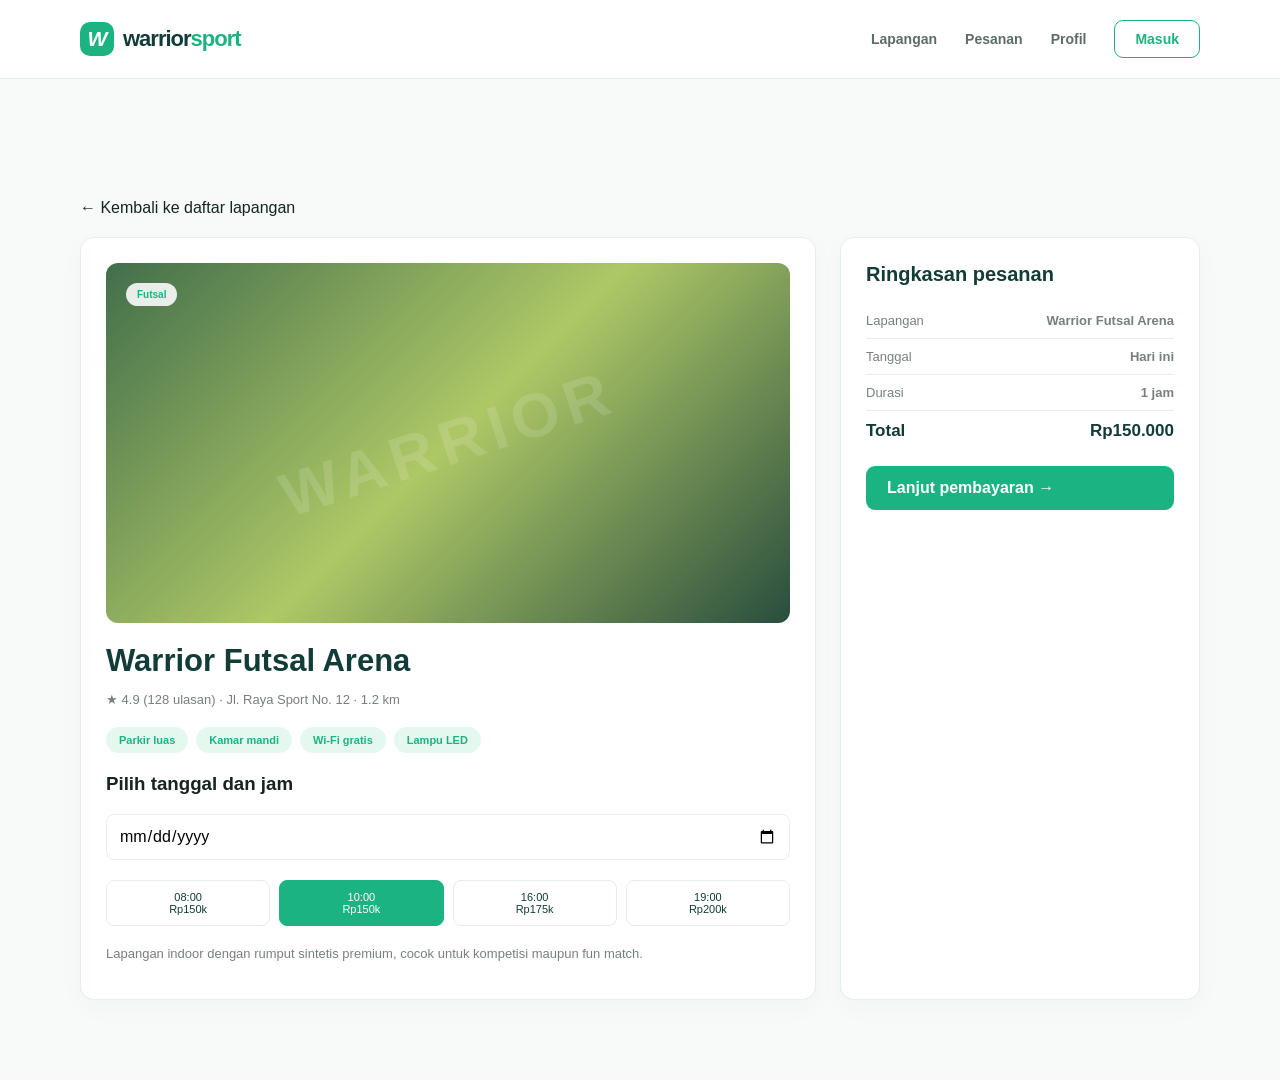
==== detail.html @ 6aef8c1a "Prepare static app for Vercel" ====
﻿<!doctype html>
<html lang="id">
  <head>
    <meta charset="UTF-8" />
    <meta name="viewport" content="width=device-width,initial-scale=1" />
    <title>Warrior Futsal Arena — Warrior Sport</title>
    <link rel="stylesheet" href="styles.css" />
    <link rel="stylesheet" href="pages.css" />
  </head>
  <body>
    <header class="page-nav">
      <nav class="nav container">
        <a class="brand" href="index.html"
          ><span class="brand-mark">W</span
          ><span>warrior<span class="brand-accent">sport</span></span></a
        >
        <div class="nav-links">
          <a href="lapangan.html">Lapangan</a
          ><a href="riwayat-pesanan.html">Pesanan</a
          ><a href="profile.html">Profil</a
          ><a class="btn btn-outline" href="login.html">Masuk</a>
        </div>
      </nav>
    </header>
    <main class="page-shell">
      <div class="container">
        <a class="text-link" href="lapangan.html"
          >← Kembali ke daftar lapangan</a
        >
        <div class="page-grid" style="margin-top: 20px">
          <section class="page-card">
            <div class="detail-cover"><span class="badge">Futsal</span></div>
            <div class="detail-info">
              <h1>Warrior Futsal Arena</h1>
              <p>★ 4.9 (128 ulasan) · Jl. Raya Sport No. 12 · 1.2 km</p>
              <div class="chips">
                <span class="chip">Parkir luas</span
                ><span class="chip">Kamar mandi</span
                ><span class="chip">Wi-Fi gratis</span
                ><span class="chip">Lampu LED</span>
              </div>
              <h3>Pilih tanggal dan jam</h3>
              <input
                type="date"
                style="
                  padding: 12px;
                  border: 1px solid var(--line);
                  border-radius: 8px;
                  width: 100%;
                "
              />
              <div class="schedule">
                <button class="slot">08:00<br />Rp150k</button
                ><button class="slot selected">10:00<br />Rp150k</button
                ><button class="slot">16:00<br />Rp175k</button
                ><button class="slot">19:00<br />Rp200k</button>
              </div>
              <p>
                Lapangan indoor dengan rumput sintetis premium, cocok untuk
                kompetisi maupun fun match.
              </p>
            </div>
          </section>
          <aside class="page-card summary">
            <h2>Ringkasan pesanan</h2>
            <div class="summary-row">
              <span>Lapangan</span><b>Warrior Futsal Arena</b>
            </div>
            <div class="summary-row"><span>Tanggal</span><b>Hari ini</b></div>
            <div class="summary-row"><span>Durasi</span><b>1 jam</b></div>
            <div class="summary-row total">
              <span>Total</span><strong>Rp150.000</strong>
            </div>
            <a class="btn btn-primary full-btn" href="pembayaran.html"
              >Lanjut pembayaran →</a
            >
          </aside>
        </div>
      </div>
    </main>
  </body>
</html>
---- styles.css ----
:root {
  --green: #1cb383;
  --deep: #123c38;
  --muted: #76817e;
  --line: #e6eeeb;
}
* {
  box-sizing: border-box;
}
body {
  margin: 0;
  color: #172321;
  font-family: Arial, Helvetica, sans-serif;
  background: #fff;
}
a {
  text-decoration: none;
  color: inherit;
}
button,
input,
select {
  font: inherit;
}
.container {
  width: min(1120px, calc(100% - 40px));
  margin: auto;
}
.nav {
  height: 78px;
  display: flex;
  align-items: center;
  justify-content: space-between;
}
.page-nav {
  position: relative;
  background: #fff;
  border-bottom: 1px solid var(--line);
}
.brand {
  display: flex;
  align-items: center;
  gap: 9px;
  font-size: 22px;
  font-weight: 900;
  letter-spacing: -1px;
  color: var(--deep);
}
.brand-mark {
  display: grid;
  place-items: center;
  width: 34px;
  height: 34px;
  border-radius: 10px;
  background: var(--green);
  color: #fff;
  font-size: 21px;
  font-style: italic;
}
.brand-accent {
  color: var(--green);
}
.nav-links {
  display: flex;
  align-items: center;
  gap: 28px;
  color: #5d6c68;
  font-size: 14px;
  font-weight: 700;
}
.nav-links a.active {
  color: var(--green);
}
.btn {
  display: inline-block;
  border: 0;
  border-radius: 9px;
  padding: 13px 21px;
  font-weight: 800;
  cursor: pointer;
}
.btn-primary {
  background: var(--green);
  color: #fff;
}
.btn-outline {
  background: transparent;
  border: 1px solid var(--green);
  color: var(--green);
  padding: 10px 20px;
}
.nav-toggle {
  display: none;
  background: none;
  border: 0;
}
.nav-toggle span {
  display: block;
  width: 22px;
  height: 2px;
  margin: 3px;
  background: var(--deep);
}
.page-shell {
  background: #f7faf9;
  min-height: 100vh;
  padding: 120px 0 80px;
}
.page-title {
  display: flex;
  align-items: end;
  justify-content: space-between;
  margin-bottom: 30px;
}
.page-title h1 {
  font-size: 40px;
  color: var(--deep);
  margin: 0;
}
.page-title p {
  color: var(--muted);
  margin: 9px 0 0;
}
.booking-panel {
  background: #fff;
  border-radius: 14px;
  box-shadow: 0 12px 35px #1e594416;
  padding: 21px 25px;
  display: flex;
  align-items: center;
  gap: 22px;
}
.panel-heading {
  display: flex;
  align-items: center;
  gap: 12px;
  min-width: 260px;
}
.panel-icon {
  display: grid;
  place-items: center;
  background: #e5f8f0;
  color: var(--green);
  width: 42px;
  height: 42px;
  border-radius: 50%;
  font-size: 23px;
}
.panel-heading strong,
.panel-heading small {
  display: block;
}
.panel-heading small {
  font-size: 11px;
  color: var(--muted);
  margin-top: 3px;
}
.search-field {
  height: 45px;
  display: flex;
  align-items: center;
  gap: 9px;
  padding: 0 14px;
  border: 1px solid var(--line);
  border-radius: 8px;
  flex: 1;
  color: var(--muted);
}
.search-field input {
  border: 0;
  outline: 0;
  width: 100%;
  font-size: 12px;
}
.search-button {
  padding: 13px 28px;
}
.filter-row {
  display: flex;
  gap: 10px;
  margin-bottom: 24px;
}
.filter {
  border: 1px solid var(--line);
  background: #fff;
  color: #71807c;
  border-radius: 20px;
  padding: 8px 18px;
  font-size: 12px;
  font-weight: 800;
  cursor: pointer;
}
.filter.active,
.filter:hover {
  background: var(--green);
  border-color: var(--green);
  color: #fff;
}
.court-grid {
  display: grid;
  grid-template-columns: repeat(3, 1fr);
  gap: 20px;
}
.court-card,
.page-card {
  overflow: hidden;
  border: 1px solid var(--line);
  border-radius: 13px;
  background: #fff;
}
.court-image {
  height: 185px;
  position: relative;
  background: linear-gradient(135deg, #496f4d, #aec866 50%, #315846);
}
.image-badminton {
  background: linear-gradient(135deg, #6b5745, #dbb06a 50%, #506c61);
}
.image-basket {
  background: linear-gradient(135deg, #bf7650, #edb979 50%, #6a463d);
}
.badge {
  position: absolute;
  top: 13px;
  left: 13px;
  background: #ffffffde;
  color: var(--green);
  font-size: 10px;
  font-weight: 900;
  padding: 6px 11px;
  border-radius: 15px;
}
.heart {
  position: absolute;
  top: 11px;
  right: 12px;
  border: 0;
  background: #fff;
  border-radius: 50%;
  font-size: 20px;
  cursor: pointer;
}
.court-info,
.court-bottom {
  display: flex;
  justify-content: space-between;
  padding: 17px;
}
.court-info h3 {
  font-size: 16px;
  margin: 0 0 4px;
}
.court-info p,
.rating {
  font-size: 11px;
  color: var(--muted);
  margin: 0;
}
.court-bottom {
  align-items: center;
  padding-top: 0;
}
.book-btn {
  border: 0;
  background: #e4f8ef;
  color: var(--green);
  font-weight: 900;
  font-size: 11px;
  padding: 9px 14px;
  border-radius: 7px;
}
.auth-shell {
  min-height: 100vh;
  background: linear-gradient(135deg, #e5f8f0, #f8fcfa);
  display: grid;
  place-items: center;
  padding: 25px;
}
.auth-card {
  width: min(430px, 100%);
  background: #fff;
  padding: 36px;
  border-radius: 16px;
  box-shadow: 0 18px 50px #164f3920;
}
.auth-card h1 {
  color: var(--deep);
  font-size: 28px;
  margin: 30px 0 8px;
}
.auth-card > p,
.auth-footer {
  color: var(--muted);
  font-size: 13px;
}
.auth-card label {
  display: block;
  font-size: 12px;
  color: var(--deep);
  font-weight: 900;
  margin: 15px 0;
}
.auth-card input {
  display: block;
  width: 100%;
  padding: 12px;
  border: 1px solid var(--line);
  border-radius: 8px;
  margin-top: 6px;
}
.auth-card .btn {
  width: 100%;
  margin-top: 7px;
}
.auth-footer {
  text-align: center;
  margin-top: 22px;
}
.auth-footer a {
  color: var(--green);
  font-weight: 900;
}
@media (max-width: 760px) {
  .nav-toggle {
    display: block;
  }
  .nav-links {
    display: none;
  }
  .booking-panel {
    flex-wrap: wrap;
  }
  .panel-heading {
    width: 100%;
  }
  .search-field {
    min-width: 180px;
  }
  .court-grid {
    grid-template-columns: 1fr;
  }
  .page-title {
    display: block;
  }
  .page-title .btn {
    margin-top: 20px;
  }
}
---- pages.css ----
﻿.page-shell {
  background: #f7faf9;
  min-height: 100vh;
  padding: 120px 0 80px;
}
.page-title {
  display: flex;
  align-items: end;
  justify-content: space-between;
  margin-bottom: 30px;
}
.page-title h1 {
  font-size: 40px;
  letter-spacing: -1.5px;
  color: var(--deep);
  margin: 0;
}
.page-title p {
  color: var(--muted);
  margin: 9px 0 0;
}
.page-nav {
  position: relative;
  background: #fff;
  border-bottom: 1px solid var(--line);
}
.page-nav .nav {
  height: 78px;
}
.page-nav .brand {
  color: var(--deep);
}
.page-card {
  background: #fff;
  border: 1px solid var(--line);
  border-radius: 14px;
  padding: 25px;
  box-shadow: 0 8px 24px #164f3908;
}
.page-grid {
  display: grid;
  grid-template-columns: 1fr 360px;
  gap: 24px;
}
.detail-cover {
  height: 360px;
  border-radius: 12px;
  background: linear-gradient(135deg, #426e4b, #aec866 50%, #294d3e);
  position: relative;
}
.detail-cover .badge {
  top: 20px;
  left: 20px;
}
.detail-cover:after {
  content: "WARRIOR";
  position: absolute;
  color: #ffffff22;
  font-size: 62px;
  font-weight: 900;
  letter-spacing: 7px;
  inset: 0;
  display: grid;
  place-items: center;
  transform: rotate(-18deg);
}
.detail-info h1 {
  font-size: 31px;
  color: var(--deep);
  margin: 20px 0 7px;
}
.detail-info p {
  color: var(--muted);
  font-size: 13px;
}
.chips {
  display: flex;
  gap: 8px;
  flex-wrap: wrap;
  margin: 20px 0;
}
.chip {
  background: #e4f8ef;
  color: var(--green);
  border-radius: 20px;
  padding: 7px 13px;
  font-size: 11px;
  font-weight: 900;
}
.schedule {
  display: grid;
  grid-template-columns: repeat(4, 1fr);
  gap: 9px;
  margin: 20px 0;
}
.slot {
  border: 1px solid var(--line);
  background: #fff;
  border-radius: 8px;
  padding: 10px 4px;
  font-size: 11px;
  color: var(--deep);
  cursor: pointer;
}
.slot.selected,
.slot:hover {
  background: var(--green);
  border-color: var(--green);
  color: #fff;
}
.summary h2 {
  font-size: 20px;
  color: var(--deep);
  margin-top: 0;
}
.summary-row {
  display: flex;
  justify-content: space-between;
  font-size: 13px;
  color: var(--muted);
  padding: 10px 0;
  border-bottom: 1px solid var(--line);
}
.summary-row.total {
  color: var(--deep);
  font-size: 17px;
  font-weight: 900;
  border: 0;
}
.full-btn {
  width: 100%;
  margin-top: 15px;
}
.table-wrap {
  overflow: auto;
}
.orders {
  width: 100%;
  border-collapse: collapse;
  font-size: 13px;
}
.orders th {
  text-align: left;
  color: var(--muted);
  font-size: 11px;
  text-transform: uppercase;
  padding: 14px;
  border-bottom: 1px solid var(--line);
}
.orders td {
  padding: 17px 14px;
  border-bottom: 1px solid var(--line);
  color: var(--deep);
}
.status {
  border-radius: 15px;
  padding: 6px 10px;
  font-size: 10px;
  font-weight: 900;
  background: #e4f8ef;
  color: var(--green);
}
.status.pending {
  background: #fff2dc;
  color: #dc951e;
}
.profile-layout {
  display: grid;
  grid-template-columns: 250px 1fr;
  gap: 24px;
}
.profile-menu a {
  display: block;
  padding: 13px 14px;
  color: var(--muted);
  font-size: 13px;
  border-radius: 8px;
  margin-bottom: 4px;
}
.profile-menu a.active,
.profile-menu a:hover {
  background: #e4f8ef;
  color: var(--green);
  font-weight: 900;
}
.avatar {
  width: 74px;
  height: 74px;
  display: grid;
  place-items: center;
  background: #c9efdf;
  border-radius: 50%;
  color: var(--green);
  font-size: 28px;
  font-weight: 900;
  margin-bottom: 14px;
}
.profile-card h2 {
  color: var(--deep);
  margin: 0 0 4px;
}
.profile-card p {
  font-size: 12px;
  color: var(--muted);
}
.form-grid {
  display: grid;
  grid-template-columns: 1fr 1fr;
  gap: 18px;
}
.form-group label {
  display: block;
  color: var(--deep);
  font-size: 12px;
  font-weight: 900;
  margin-bottom: 7px;
}
.form-group input {
  width: 100%;
  border: 1px solid var(--line);
  border-radius: 8px;
  padding: 12px;
  outline: 0;
}
.form-group.full {
  grid-column: span 2;
}
.auth-shell {
  min-height: 100vh;
  background: linear-gradient(135deg, #e5f8f0, #f8fcfa);
  display: grid;
  place-items: center;
  padding: 25px;
}
.auth-card {
  width: min(430px, 100%);
  background: #fff;
  padding: 36px;
  border-radius: 16px;
  box-shadow: 0 18px 50px #164f3920;
}
.auth-card .brand {
  margin-bottom: 35px;
}
.auth-card h1 {
  color: var(--deep);
  font-size: 28px;
  margin: 0 0 8px;
}
.auth-card > p {
  color: var(--muted);
  font-size: 13px;
  margin: 0 0 25px;
}
.auth-card form label {
  display: block;
  font-size: 12px;
  color: var(--deep);
  font-weight: 900;
  margin-bottom: 15px;
}
.auth-card input {
  display: block;
  width: 100%;
  padding: 12px;
  border: 1px solid var(--line);
  border-radius: 8px;
  margin-top: 6px;
}
.auth-card .btn {
  width: 100%;
  margin-top: 7px;
}
.auth-footer {
  text-align: center;
  color: var(--muted);
  font-size: 12px;
  margin-top: 22px;
}
.auth-footer a {
  color: var(--green);
  font-weight: 900;
}
@media (max-width: 760px) {
  .page-grid,
  .profile-layout {
    grid-template-columns: 1fr;
  }
  .page-title {
    display: block;
  }
  .page-title .btn {
    margin-top: 20px;
  }
  .form-grid {
    grid-template-columns: 1fr;
  }
  .form-group.full {
    grid-column: auto;
  }
  .detail-cover {
    height: 240px;
  }
  .page-nav .nav-links {
    display: none;
  }
  .page-nav .nav-toggle {
    display: flex;
  }
  .schedule {
    grid-template-columns: repeat(2, 1fr);
  }
}
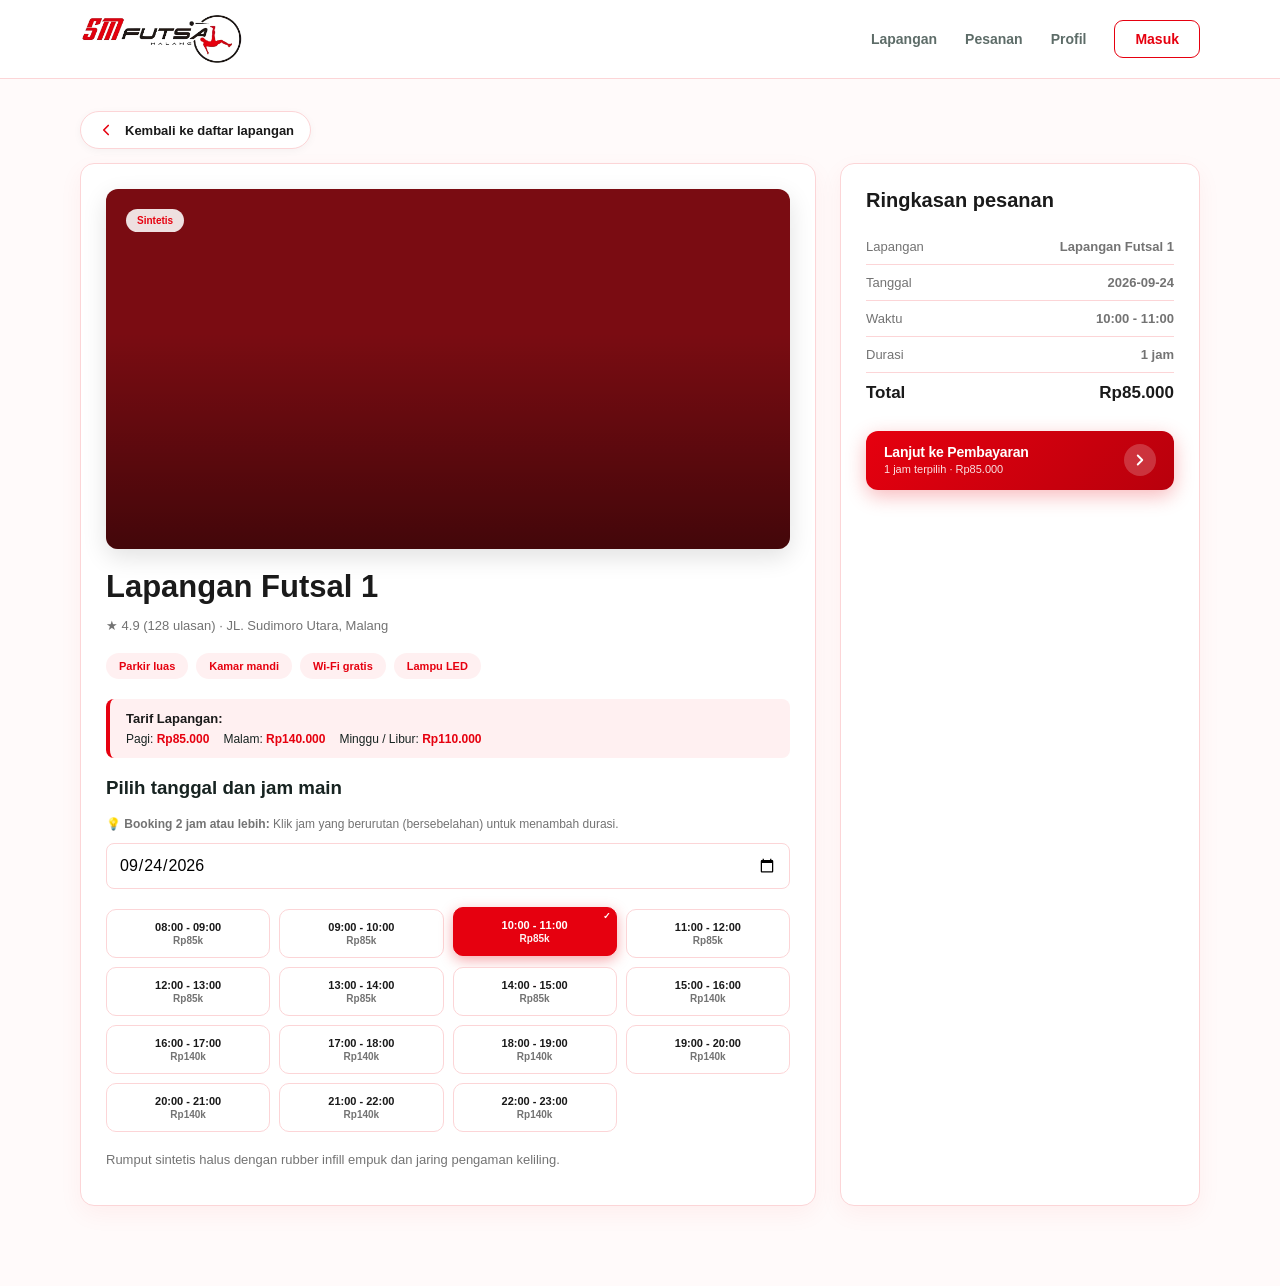
==== commit a22b5a38: "Update SM Futsal UI, pricing, booking duration and payment flow - Update brand to CourtGo & SM Futsa" ====
--- a/detail.html
+++ b/detail.html
@@ -3,7 +3,8 @@
   <head>
     <meta charset="UTF-8" />
     <meta name="viewport" content="width=device-width,initial-scale=1" />
-    <title>Warrior Futsal Arena — Warrior Sport</title>
+    <title>Detail Lapangan | CourtGo</title>
+    <link rel="icon" type="image/png" href="logo.png" />
     <link rel="stylesheet" href="styles.css" />
     <link rel="stylesheet" href="pages.css" />
   </head>
@@ -11,11 +12,12 @@
     <header class="page-nav">
       <nav class="nav container">
         <a class="brand" href="index.html"
-          ><span class="brand-mark">W</span
-          ><span>warrior<span class="brand-accent">sport</span></span></a
-        >
+          ><img class="brand-logo" src="logo.png" alt="SM Futsal Malang"
+        /></a><button class="nav-toggle" aria-label="Buka menu" aria-expanded="false">
+          <span></span><span></span><span></span>
+        </button>
         <div class="nav-links">
-          <a href="lapangan.html">Lapangan</a
+          <a href="index.html#lapangan">Lapangan</a
           ><a href="riwayat-pesanan.html">Pesanan</a
           ><a href="profile.html">Profil</a
           ><a class="btn btn-outline" href="login.html">Masuk</a>
@@ -24,24 +26,41 @@
     </header>
     <main class="page-shell">
       <div class="container">
-        <a class="text-link" href="lapangan.html"
-          >← Kembali ke daftar lapangan</a
-        >
-        <div class="page-grid" style="margin-top: 20px">
+        <a class="btn-back" href="index.html#lapangan">
+          <svg width="18" height="18" viewBox="0 0 24 24" fill="none" stroke="currentColor" stroke-width="2.2" stroke-linecap="round" stroke-linejoin="round">
+            <path d="m15 18-6-6 6-6"/>
+          </svg>
+          <span>Kembali ke daftar lapangan</span>
+        </a>
+        <div class="page-grid">
           <section class="page-card">
-            <div class="detail-cover"><span class="badge">Futsal</span></div>
+            <div class="detail-cover" id="courtCover"><span class="badge" id="courtBadge">Sintetis</span></div>
             <div class="detail-info">
-              <h1>Warrior Futsal Arena</h1>
-              <p>★ 4.9 (128 ulasan) · Jl. Raya Sport No. 12 · 1.2 km</p>
+              <h1 id="courtTitle">Lapangan Futsal 1</h1>
+              <p>★ 4.9 (128 ulasan) · JL. Sudimoro Utara, Malang</p>
               <div class="chips">
                 <span class="chip">Parkir luas</span
                 ><span class="chip">Kamar mandi</span
                 ><span class="chip">Wi-Fi gratis</span
                 ><span class="chip">Lampu LED</span>
               </div>
-              <h3>Pilih tanggal dan jam</h3>
+
+              <!-- Pricelist Box -->
+              <div style="background: #fff0f1; border-radius: 8px; padding: 12px 16px; margin: 16px 0; border-left: 4px solid var(--green);">
+                <div style="font-weight: 700; color: #1a1a1a; margin-bottom: 6px; font-size: 13px;">Tarif Lapangan:</div>
+                <div style="display: flex; gap: 14px; flex-wrap: wrap; font-size: 12px;" id="courtRatesDisplay">
+                  <span>Pagi: <b style="color: var(--green);">Rp85.000</b></span>
+                  <span>Malam: <b style="color: var(--green);">Rp140.000</b></span>
+                  <span>Minggu / Libur: <b style="color: var(--green);">Rp110.000</b></span>
+                </div>
+              </div>
+
+              <h3>Pilih tanggal dan jam main</h3>
+              <p style="font-size: 12px; color: var(--muted); margin: 4px 0 12px;">💡 <b>Booking 2 jam atau lebih:</b> Klik jam yang berurutan (bersebelahan) untuk menambah durasi.</p>
               <input
+                id="bookingDateInput"
                 type="date"
+                value="2026-09-24"
                 style="
                   padding: 12px;
                   border: 1px solid var(--line);
@@ -49,34 +68,291 @@
                   width: 100%;
                 "
               />
-              <div class="schedule">
-                <button class="slot">08:00<br />Rp150k</button
-                ><button class="slot selected">10:00<br />Rp150k</button
-                ><button class="slot">16:00<br />Rp175k</button
-                ><button class="slot">19:00<br />Rp200k</button>
-              </div>
-              <p>
-                Lapangan indoor dengan rumput sintetis premium, cocok untuk
-                kompetisi maupun fun match.
+              <div class="schedule" id="scheduleSlots">
+                <!-- Pagi: 08:00 - 15:00 -->
+                <button class="slot" data-slot="08:00 - 09:00" data-session="pagi">08:00 - 09:00<br /><span class="slot-price">Rp85k</span></button>
+                <button class="slot" data-slot="09:00 - 10:00" data-session="pagi">09:00 - 10:00<br /><span class="slot-price">Rp85k</span></button>
+                <button class="slot selected" data-slot="10:00 - 11:00" data-session="pagi">10:00 - 11:00<br /><span class="slot-price">Rp85k</span></button>
+                <button class="slot" data-slot="11:00 - 12:00" data-session="pagi">11:00 - 12:00<br /><span class="slot-price">Rp85k</span></button>
+                <button class="slot" data-slot="12:00 - 13:00" data-session="pagi">12:00 - 13:00<br /><span class="slot-price">Rp85k</span></button>
+                <button class="slot" data-slot="13:00 - 14:00" data-session="pagi">13:00 - 14:00<br /><span class="slot-price">Rp85k</span></button>
+                <button class="slot" data-slot="14:00 - 15:00" data-session="pagi">14:00 - 15:00<br /><span class="slot-price">Rp85k</span></button>
+                <!-- Malam: 15:00 - 23:00 -->
+                <button class="slot" data-slot="15:00 - 16:00" data-session="malam">15:00 - 16:00<br /><span class="slot-price">Rp140k</span></button>
+                <button class="slot" data-slot="16:00 - 17:00" data-session="malam">16:00 - 17:00<br /><span class="slot-price">Rp140k</span></button>
+                <button class="slot" data-slot="17:00 - 18:00" data-session="malam">17:00 - 18:00<br /><span class="slot-price">Rp140k</span></button>
+                <button class="slot" data-slot="18:00 - 19:00" data-session="malam">18:00 - 19:00<br /><span class="slot-price">Rp140k</span></button>
+                <button class="slot" data-slot="19:00 - 20:00" data-session="malam">19:00 - 20:00<br /><span class="slot-price">Rp140k</span></button>
+                <button class="slot" data-slot="20:00 - 21:00" data-session="malam">20:00 - 21:00<br /><span class="slot-price">Rp140k</span></button>
+                <button class="slot" data-slot="21:00 - 22:00" data-session="malam">21:00 - 22:00<br /><span class="slot-price">Rp140k</span></button>
+                <button class="slot" data-slot="22:00 - 23:00" data-session="malam">22:00 - 23:00<br /><span class="slot-price">Rp140k</span></button>
+              </div>
+              <p id="courtDesc">
+                Lapangan indoor berkualitas standar, nyaman untuk kompetisi maupun latihan rutin bersama tim.
               </p>
             </div>
           </section>
           <aside class="page-card summary">
             <h2>Ringkasan pesanan</h2>
             <div class="summary-row">
-              <span>Lapangan</span><b>Warrior Futsal Arena</b>
+              <span>Lapangan</span><b id="summaryCourt">Lapangan Futsal 1</b>
             </div>
-            <div class="summary-row"><span>Tanggal</span><b>Hari ini</b></div>
-            <div class="summary-row"><span>Durasi</span><b>1 jam</b></div>
+            <div class="summary-row"><span>Tanggal</span><b id="summaryDate">24 Sep 2026</b></div>
+            <div class="summary-row"><span>Waktu</span><b id="summarySlot">10:00 - 11:00</b></div>
+            <div class="summary-row"><span>Durasi</span><b id="summaryDuration">1 jam</b></div>
             <div class="summary-row total">
-              <span>Total</span><strong>Rp150.000</strong>
+              <span>Total</span><strong id="summaryTotal">Rp85.000</strong>
             </div>
-            <a class="btn btn-primary full-btn" href="pembayaran.html"
-              >Lanjut pembayaran →</a
-            >
+            <a class="btn-checkout" id="payButton" href="pembayaran.html">
+              <div class="btn-checkout-content">
+                <span class="btn-checkout-title">Lanjut ke Pembayaran</span>
+                <span class="btn-checkout-sub" id="payBtnSubtext">1 jam terpilih</span>
+              </div>
+              <div class="btn-checkout-arrow">
+                <svg width="18" height="18" viewBox="0 0 24 24" fill="none" stroke="currentColor" stroke-width="2.5" stroke-linecap="round" stroke-linejoin="round">
+                  <polyline points="9 18 15 12 9 6"></polyline>
+                </svg>
+              </div>
+            </a>
           </aside>
         </div>
       </div>
     </main>
+    <script src="app.js"></script>
+    <script>
+      const courtPrices = {
+        gor: {
+          name: 'Lapangan GOR Besar',
+          badge: 'GOR Besar',
+          pagi: 210000,
+          malam: 310000,
+          libur: 260000,
+          image: 'https://images.unsplash.com/photo-1574629810360-7efbbe195018?auto=format&fit=crop&w=800&q=80',
+          desc: 'Lapangan GOR besar standar turnamen dengan tribun penonton dan pencahayaan pro LED.'
+        },
+        '3': {
+          name: 'Lapangan Futsal 3',
+          badge: 'Vinyl',
+          pagi: 125000,
+          malam: 205000,
+          libur: 155000,
+          image: 'https://images.unsplash.com/photo-1518091043644-c1d4457512c6?auto=format&fit=crop&w=800&q=80',
+          desc: 'Lantai vinyl pro elastis standar futsal internasional, nyaman untuk grip dan pergerakan lincah.'
+        },
+        '4': {
+          name: 'Lapangan Futsal 4',
+          badge: 'Vinyl',
+          pagi: 125000,
+          malam: 205000,
+          libur: 155000,
+          image: 'https://images.unsplash.com/photo-1560272564-c83b66b1ad12?auto=format&fit=crop&w=800&q=80',
+          desc: 'Lantai vinyl pro elastis standar futsal internasional, nyaman untuk grip dan pergerakan lincah.'
+        },
+        '11': {
+          name: 'Lapangan Futsal 11',
+          badge: 'Besar',
+          pagi: 105000,
+          malam: 155000,
+          libur: 130000,
+          image: 'https://images.unsplash.com/photo-1575361204480-aadea25e6e68?auto=format&fit=crop&w=800&q=80',
+          desc: 'Lantai interlock modular berkualitas tinggi dengan pantulan bola yang stabil dan presisi.'
+        },
+        '12': {
+          name: 'Lapangan Futsal 12',
+          badge: 'Besar',
+          pagi: 105000,
+          malam: 155000,
+          libur: 130000,
+          image: 'https://images.unsplash.com/photo-1431324155629-1a6deb1dec8d?auto=format&fit=crop&w=800&q=80',
+          desc: 'Lantai interlock modular berkualitas tinggi dengan pantulan bola yang stabil dan presisi.'
+        },
+        '1': {
+          name: 'Lapangan Futsal 1',
+          badge: 'Sintetis',
+          pagi: 85000,
+          malam: 140000,
+          libur: 110000,
+          image: 'https://images.unsplash.com/photo-1529900748604-07564a03e7a6?auto=format&fit=crop&w=800&q=80',
+          desc: 'Rumput sintetis halus dengan rubber infill empuk dan jaring pengaman keliling.'
+        },
+        '2': {
+          name: 'Lapangan Futsal 2',
+          badge: 'Sintetis',
+          pagi: 85000,
+          malam: 140000,
+          libur: 110000,
+          image: 'https://images.unsplash.com/photo-1551958219-acbc608c6377?auto=format&fit=crop&w=800&q=80',
+          desc: 'Rumput sintetis halus dengan rubber infill empuk dan jaring pengaman keliling.'
+        },
+        '6': {
+          name: 'Lapangan Futsal 6',
+          badge: 'Sintetis',
+          pagi: 85000,
+          malam: 140000,
+          libur: 110000,
+          image: 'https://images.unsplash.com/photo-1543326727-cf6c39e8f84c?auto=format&fit=crop&w=800&q=80',
+          desc: 'Rumput sintetis halus dengan rubber infill empuk dan jaring pengaman keliling.'
+        },
+        '7': {
+          name: 'Lapangan Futsal 7',
+          badge: 'Sintetis',
+          pagi: 85000,
+          malam: 140000,
+          libur: 110000,
+          image: 'https://images.unsplash.com/photo-1508098682722-e99c43a406b2?auto=format&fit=crop&w=800&q=80',
+          desc: 'Rumput sintetis halus dengan rubber infill empuk dan jaring pengaman keliling.'
+        },
+        '8': {
+          name: 'Lapangan Futsal 8',
+          badge: 'Sintetis',
+          pagi: 85000,
+          malam: 140000,
+          libur: 110000,
+          image: 'https://images.unsplash.com/photo-1577223625816-7546f13df25d?auto=format&fit=crop&w=800&q=80',
+          desc: 'Rumput sintetis halus dengan rubber infill empuk dan jaring pengaman keliling.'
+        },
+        '10': {
+          name: 'Lapangan Futsal 10',
+          badge: 'Sintetis',
+          pagi: 85000,
+          malam: 140000,
+          libur: 110000,
+          image: 'https://images.unsplash.com/photo-1579952363873-27f3bade9f55?auto=format&fit=crop&w=800&q=80',
+          desc: 'Rumput sintetis halus dengan rubber infill empuk dan jaring pengaman keliling.'
+        }
+      };
+
+      const params = new URLSearchParams(window.location.search);
+      const courtKey = params.get('court') || '1';
+      const court = courtPrices[courtKey] || courtPrices['1'];
+
+      document.getElementById('courtTitle').textContent = court.name;
+      document.getElementById('courtBadge').textContent = court.badge;
+      document.getElementById('courtDesc').textContent = court.desc;
+      document.getElementById('summaryCourt').textContent = court.name;
+
+      const coverEl = document.getElementById('courtCover');
+      if (coverEl && court.image) {
+        coverEl.style.backgroundImage = `url("${court.image}")`;
+      }
+
+      const formatRp = (num) => 'Rp' + num.toLocaleString('id-ID');
+      const formatK = (num) => 'Rp' + (num / 1000) + 'k';
+
+      function getSlots() {
+        return Array.from(document.querySelectorAll('#scheduleSlots .slot'));
+      }
+
+      function updatePrices() {
+        const dateVal = document.getElementById('bookingDateInput').value;
+        const dateObj = new Date(dateVal);
+        const isSunday = dateObj.getDay() === 0;
+
+        document.getElementById('courtRatesDisplay').innerHTML = `
+          <span>Pagi: <b style="color: var(--green);">${formatRp(court.pagi)}</b></span>
+          <span>Malam: <b style="color: var(--green);">${formatRp(court.malam)}</b></span>
+          <span>Minggu / Libur: <b style="color: var(--green);">${formatRp(court.libur)}</b></span>
+        `;
+
+        const slots = getSlots();
+        slots.forEach(btn => {
+          const session = btn.getAttribute('data-session');
+          let price = isSunday ? court.libur : (session === 'pagi' ? court.pagi : court.malam);
+          btn.querySelector('.slot-price').textContent = formatK(price);
+          btn.setAttribute('data-price', price);
+        });
+
+        let selectedBtns = slots.filter(btn => btn.classList.contains('selected'));
+        if (selectedBtns.length === 0) {
+          const defaultBtn = slots[2] || slots[0];
+          if (defaultBtn) {
+            defaultBtn.classList.add('selected');
+            selectedBtns.push(defaultBtn);
+          }
+        }
+
+        let totalPrice = 0;
+        selectedBtns.forEach(btn => {
+          totalPrice += parseInt(btn.getAttribute('data-price') || '0', 10);
+        });
+
+        const durationHours = selectedBtns.length;
+        const durationText = `${durationHours} jam`;
+
+        const firstSlot = selectedBtns[0].getAttribute('data-slot') || '';
+        const lastSlot = selectedBtns[selectedBtns.length - 1].getAttribute('data-slot') || '';
+        const startTime = firstSlot.split(' - ')[0] || '';
+        const endTime = lastSlot.split(' - ')[1] || '';
+        const slotSummaryText = `${startTime} - ${endTime}`;
+
+        document.getElementById('summarySlot').textContent = slotSummaryText;
+        document.getElementById('summaryDuration').textContent = durationText;
+        document.getElementById('summaryTotal').textContent = formatRp(totalPrice);
+        document.getElementById('summaryDate').textContent = dateVal;
+
+        const subtextEl = document.getElementById('payBtnSubtext');
+        if (subtextEl) {
+          subtextEl.textContent = `${durationHours} jam terpilih · ${formatRp(totalPrice)}`;
+        }
+
+        const payUrl = `pembayaran.html?court=${encodeURIComponent(court.name)}&slot=${encodeURIComponent(slotSummaryText)}&duration=${durationHours}&date=${encodeURIComponent(dateVal)}&price=${totalPrice}`;
+        document.getElementById('payButton').setAttribute('href', payUrl);
+      }
+
+      function handleSlotClick(clickedBtn) {
+        const slots = getSlots();
+        const clickedIdx = slots.indexOf(clickedBtn);
+        if (clickedIdx === -1) return;
+
+        const selectedIndices = [];
+        slots.forEach((btn, idx) => {
+          if (btn.classList.contains('selected')) selectedIndices.push(idx);
+        });
+
+        if (selectedIndices.length <= 1 && selectedIndices.includes(clickedIdx)) {
+          return; // Minimal 1 slot aktif
+        }
+
+        if (selectedIndices.length === 1) {
+          const currentIdx = selectedIndices[0];
+          if (Math.abs(clickedIdx - currentIdx) === 1) {
+            const min = Math.min(currentIdx, clickedIdx);
+            const max = Math.max(currentIdx, clickedIdx);
+            slots.forEach((btn, idx) => {
+              btn.classList.toggle('selected', idx >= min && idx <= max);
+            });
+          } else {
+            slots.forEach((btn, idx) => {
+              btn.classList.toggle('selected', idx === clickedIdx);
+            });
+          }
+        } else {
+          const min = selectedIndices[0];
+          const max = selectedIndices[selectedIndices.length - 1];
+
+          if (clickedIdx === min - 1) {
+            slots[clickedIdx].classList.add('selected');
+          } else if (clickedIdx === max + 1) {
+            slots[clickedIdx].classList.add('selected');
+          } else if (clickedIdx === min) {
+            slots[min].classList.remove('selected');
+          } else if (clickedIdx === max) {
+            slots[max].classList.remove('selected');
+          } else {
+            slots.forEach((btn, idx) => {
+              btn.classList.toggle('selected', idx === clickedIdx);
+            });
+          }
+        }
+        updatePrices();
+      }
+
+      document.querySelectorAll('#scheduleSlots .slot').forEach(btn => {
+        btn.addEventListener('click', () => handleSlotClick(btn));
+      });
+
+      document.getElementById('bookingDateInput').addEventListener('change', updatePrices);
+      updatePrices();
+    </script>
   </body>
 </html>
--- a/styles.css
+++ b/styles.css
@@ -1,8 +1,8 @@
 :root {
-  --green: #1cb383;
-  --deep: #123c38;
-  --muted: #76817e;
-  --line: #e6eeeb;
+  --green: #e6000f;
+  --deep: #1a1a1a;
+  --muted: #737373;
+  --line: #fcd5d7;
 }
 * {
   box-sizing: border-box;
@@ -57,6 +57,13 @@
   font-size: 21px;
   font-style: italic;
 }
+.brand-logo {
+  height: 50px;
+  width: auto;
+  max-width: 220px;
+  object-fit: contain;
+  display: block;
+}
 .brand-accent {
   color: var(--green);
 }
@@ -124,7 +131,7 @@
 .booking-panel {
   background: #fff;
   border-radius: 14px;
-  box-shadow: 0 12px 35px #1e594416;
+  box-shadow: 0 12px 35px #e6000f14;
   padding: 21px 25px;
   display: flex;
   align-items: center;
@@ -139,7 +146,7 @@
 .panel-icon {
   display: grid;
   place-items: center;
-  background: #e5f8f0;
+  background: #fff0f1;
   color: var(--green);
   width: 42px;
   height: 42px;
@@ -211,13 +218,7 @@
 .court-image {
   height: 185px;
   position: relative;
-  background: linear-gradient(135deg, #496f4d, #aec866 50%, #315846);
-}
-.image-badminton {
-  background: linear-gradient(135deg, #6b5745, #dbb06a 50%, #506c61);
-}
-.image-basket {
-  background: linear-gradient(135deg, #bf7650, #edb979 50%, #6a463d);
+  background: linear-gradient(135deg, #7a0c12, #c4000d 50%, #2b0205);
 }
 .badge {
   position: absolute;
@@ -262,7 +263,7 @@
 }
 .book-btn {
   border: 0;
-  background: #e4f8ef;
+  background: #fff0f1;
   color: var(--green);
   font-weight: 900;
   font-size: 11px;
@@ -271,7 +272,7 @@
 }
 .auth-shell {
   min-height: 100vh;
-  background: linear-gradient(135deg, #e5f8f0, #f8fcfa);
+  background: linear-gradient(135deg, #fff0f1, #fffafa);
   display: grid;
   place-items: center;
   padding: 25px;
@@ -281,7 +282,7 @@
   background: #fff;
   padding: 36px;
   border-radius: 16px;
-  box-shadow: 0 18px 50px #164f3920;
+  box-shadow: 0 18px 50px #e6000f1c;
 }
 .auth-card h1 {
   color: var(--deep);
@@ -321,11 +322,67 @@
   font-weight: 900;
 }
 @media (max-width: 760px) {
+  .nav {
+    position: relative;
+  }
   .nav-toggle {
+    display: flex;
+    flex-direction: column;
+    align-items: center;
+    justify-content: center;
+    gap: 4px;
+    width: 42px;
+    height: 42px;
+    padding: 0;
+    border: 1px solid var(--line);
+    border-radius: 10px;
+    background: #fff;
+    cursor: pointer;
+  }
+  .nav-toggle span {
     display: block;
+    width: 20px;
+    height: 2px;
+    margin: 0;
+    background: var(--deep);
+    border-radius: 2px;
+    transition: all 0.2s ease;
   }
   .nav-links {
+    position: absolute;
+    z-index: 1000;
+    top: calc(100% + 8px);
+    right: 0;
     display: none;
+    width: min(240px, calc(100vw - 32px));
+    padding: 10px;
+    border: 1px solid var(--line);
+    border-radius: 14px;
+    background: #fff;
+    box-shadow: 0 16px 35px rgba(230, 0, 15, 0.12);
+  }
+  .nav-links.show {
+    display: grid !important;
+    gap: 3px;
+  }
+  .nav-links a {
+    padding: 11px 12px;
+    border-radius: 8px;
+    color: var(--deep);
+    font-size: 13px;
+    font-weight: 700;
+    text-decoration: none;
+  }
+  .nav-links a:hover,
+  .nav-links a.active {
+    background: #fff0f1;
+    color: var(--green);
+  }
+  .nav-links .btn-outline {
+    text-align: center;
+    margin-top: 4px;
+    border: 1px solid var(--green);
+    color: var(--green);
   }
   .booking-panel {
     flex-wrap: wrap;
--- a/pages.css
+++ b/pages.css
@@ -1,7 +1,7 @@
 ﻿.page-shell {
-  background: #f7faf9;
+  background: #fffafa;
   min-height: 100vh;
-  padding: 120px 0 80px;
+  padding: 32px 0 80px;
 }
 .page-title {
   display: flex;
@@ -35,7 +35,7 @@
   border: 1px solid var(--line);
   border-radius: 14px;
   padding: 25px;
-  box-shadow: 0 8px 24px #164f3908;
+  box-shadow: 0 8px 24px #e6000f0d;
 }
 .page-grid {
   display: grid;
@@ -45,24 +45,24 @@
 .detail-cover {
   height: 360px;
   border-radius: 12px;
-  background: linear-gradient(135deg, #426e4b, #aec866 50%, #294d3e);
+  background-color: #7a0c12;
+  background-size: cover;
+  background-position: center;
   position: relative;
+  overflow: hidden;
+  box-shadow: 0 8px 24px rgba(0, 0, 0, 0.12);
 }
 .detail-cover .badge {
   top: 20px;
   left: 20px;
+  z-index: 2;
 }
 .detail-cover:after {
-  content: "WARRIOR";
+  content: "";
   position: absolute;
-  color: #ffffff22;
-  font-size: 62px;
-  font-weight: 900;
-  letter-spacing: 7px;
   inset: 0;
-  display: grid;
-  place-items: center;
-  transform: rotate(-18deg);
+  background: linear-gradient(to top, rgba(0, 0, 0, 0.45) 0%, transparent 60%);
+  pointer-events: none;
 }
 .detail-info h1 {
   font-size: 31px;
@@ -80,7 +80,7 @@
   margin: 20px 0;
 }
 .chip {
-  background: #e4f8ef;
+  background: #fff0f1;
   color: var(--green);
   border-radius: 20px;
   padding: 7px 13px;
@@ -94,18 +94,56 @@
   margin: 20px 0;
 }
 .slot {
-  border: 1px solid var(--line);
-  background: #fff;
-  border-radius: 8px;
-  padding: 10px 4px;
+  position: relative;
+  border: 1.5px solid var(--line);
+  background: #ffffff;
+  border-radius: 10px;
+  padding: 11px 6px;
   font-size: 11px;
+  font-weight: 600;
   color: var(--deep);
   cursor: pointer;
-}
-.slot.selected,
-.slot:hover {
-  background: var(--green);
+  transition: all 0.18s ease;
+  text-align: center;
+}
+.slot .slot-price {
+  font-size: 10px;
+  font-weight: 700;
+  color: var(--muted);
+  display: inline-block;
+  margin-top: 2px;
+  transition: color 0.18s ease;
+}
+/* Distinct hover state - light tint, clear outline, no solid fill */
+.slot:hover:not(.selected) {
+  background: #fff5f5;
   border-color: var(--green);
+  color: var(--green);
+  transform: translateY(-1px);
+}
+.slot:hover:not(.selected) .slot-price {
+  color: var(--green);
+}
+/* Distinct selected state - solid brand red, clear white text, shadow, check indicator */
+.slot.selected {
+  background: var(--green) !important;
+  border-color: var(--green) !important;
+  color: #ffffff !important;
+  font-weight: 700;
+  box-shadow: 0 4px 14px rgba(230, 0, 15, 0.35);
+  transform: translateY(-2px);
+}
+.slot.selected .slot-price {
+  color: #ffffff !important;
+  opacity: 0.95;
+}
+.slot.selected::after {
+  content: "✓";
+  position: absolute;
+  top: 3px;
+  right: 5px;
+  font-size: 9px;
+  font-weight: 900;
   color: #fff;
 }
 .summary h2 {
@@ -126,6 +164,65 @@
   font-size: 17px;
   font-weight: 900;
   border: 0;
+}
+/* Modern tactile CourtGo checkout button */
+.btn-checkout {
+  display: flex;
+  align-items: center;
+  justify-content: space-between;
+  width: 100%;
+  padding: 13px 18px;
+  margin-top: 18px;
+  background: linear-gradient(135deg, #e6000f 0%, #b8000c 100%);
+  color: #ffffff !important;
+  border: none;
+  border-radius: 12px;
+  text-decoration: none;
+  box-shadow: 0 6px 20px rgba(230, 0, 15, 0.28);
+  transition: all 0.22s cubic-bezier(0.16, 1, 0.3, 1);
+  cursor: pointer;
+}
+.btn-checkout:hover {
+  background: linear-gradient(135deg, #ff1a2b 0%, #c7000e 100%);
+  transform: translateY(-2px);
+  box-shadow: 0 10px 26px rgba(230, 0, 15, 0.38);
+  color: #ffffff !important;
+}
+.btn-checkout:active {
+  transform: translateY(1px);
+  box-shadow: 0 3px 10px rgba(230, 0, 15, 0.25);
+}
+.btn-checkout-content {
+  display: flex;
+  flex-direction: column;
+  text-align: left;
+  line-height: 1.25;
+}
+.btn-checkout-title {
+  font-size: 14px;
+  font-weight: 800;
+  letter-spacing: -0.2px;
+}
+.btn-checkout-sub {
+  font-size: 11px;
+  font-weight: 500;
+  opacity: 0.88;
+  margin-top: 2px;
+}
+.btn-checkout-arrow {
+  width: 32px;
+  height: 32px;
+  border-radius: 50%;
+  background: rgba(255, 255, 255, 0.2);
+  display: flex;
+  align-items: center;
+  justify-content: center;
+  transition: transform 0.2s ease, background 0.2s ease;
+  flex-shrink: 0;
+}
+.btn-checkout:hover .btn-checkout-arrow {
+  background: rgba(255, 255, 255, 0.32);
+  transform: translateX(3px);
 }
 .full-btn {
   width: 100%;
@@ -157,7 +254,7 @@
   padding: 6px 10px;
   font-size: 10px;
   font-weight: 900;
-  background: #e4f8ef;
+  background: #fff0f1;
   color: var(--green);
 }
 .status.pending {
@@ -179,7 +276,7 @@
 }
 .profile-menu a.active,
 .profile-menu a:hover {
-  background: #e4f8ef;
+  background: #fff0f1;
   color: var(--green);
   font-weight: 900;
 }
@@ -188,7 +285,7 @@
   height: 74px;
   display: grid;
   place-items: center;
-  background: #c9efdf;
+  background: #fcd5d7;
   border-radius: 50%;
   color: var(--green);
   font-size: 28px;
@@ -227,7 +324,7 @@
 }
 .auth-shell {
   min-height: 100vh;
-  background: linear-gradient(135deg, #e5f8f0, #f8fcfa);
+  background: linear-gradient(135deg, #fff0f1, #fffafa);
   display: grid;
   place-items: center;
   padding: 25px;
@@ -237,7 +334,7 @@
   background: #fff;
   padding: 36px;
   border-radius: 16px;
-  box-shadow: 0 18px 50px #164f3920;
+  box-shadow: 0 18px 50px #e6000f1c;
 }
 .auth-card .brand {
   margin-bottom: 35px;
@@ -301,13 +398,565 @@
   .detail-cover {
     height: 240px;
   }
+  .page-shell {
+    padding: 16px 0 50px;
+  }
+}
+
+.btn-back {
+  display: inline-flex;
+  align-items: center;
+  gap: 10px;
+  padding: 9px 16px;
+  background: #ffffff;
+  color: var(--deep);
+  border: 1px solid var(--line);
+  border-radius: 50px;
+  font-size: 13px;
+  font-weight: 700;
+  text-decoration: none;
+  box-shadow: 0 2px 8px rgba(0, 0, 0, 0.04);
+  transition: all 0.2s cubic-bezier(0.16, 1, 0.3, 1);
+  margin-bottom: 14px;
+}
+.btn-back svg {
+  color: var(--green);
+  transition: transform 0.2s ease;
+  flex-shrink: 0;
+}
+.btn-back:hover {
+  background: #fff0f1;
+  border-color: var(--green);
+  color: var(--green);
+  transform: translateX(-4px);
+  box-shadow: 0 4px 14px rgba(230, 0, 15, 0.12);
+}
+.btn-back:hover svg {
+  transform: translateX(-2px);
+}
+.btn-back:active {
+  transform: translateX(-1px) scale(0.98);
+}
+
+@media (max-width: 760px) {
+  .page-nav .nav {
+    position: relative;
+  }
+  .page-nav .nav-toggle {
+    display: flex !important;
+    flex-direction: column !important;
+    align-items: center !important;
+    justify-content: center !important;
+    gap: 4px !important;
+    width: 42px !important;
+    height: 42px !important;
+    padding: 0 !important;
+    border: 1px solid var(--line) !important;
+    border-radius: 10px !important;
+    background: #fff !important;
+    cursor: pointer !important;
+  }
+  .page-nav .nav-toggle span {
+    display: block !important;
+    flex: 0 0 2px !important;
+    width: 22px !important;
+    height: 2px !important;
+    margin: 0 !important;
+    background: var(--deep) !important;
+    border-radius: 2px !important;
+  }
   .page-nav .nav-links {
+    position: absolute;
+    z-index: 100;
+    top: calc(100% + 8px);
+    right: 0;
     display: none;
-  }
-  .page-nav .nav-toggle {
-    display: flex;
+    width: min(220px, calc(100vw - 32px));
+    padding: 10px;
+    border: 1px solid var(--line);
+    border-radius: 14px;
+    background: #fff;
+    box-shadow: 0 16px 35px #e6000f18;
+  }
+  .page-nav .nav-links.show {
+    display: grid !important;
+    gap: 3px;
+  }
+  .page-nav .nav-links a {
+    padding: 11px 12px;
+    border-radius: 8px;
+    color: var(--deep);
+    font-size: 13px;
+    font-weight: 700;
+    text-decoration: none;
+  }
+  .page-nav .nav-links a:hover,
+  .page-nav .nav-links a.active {
+    background: #fff0f1;
+    color: var(--green);
+  }
+  .page-nav .nav-links .btn-outline {
+    text-align: center;
+    margin-top: 4px;
+    border: 1px solid var(--green);
+    color: var(--green);
   }
   .schedule {
     grid-template-columns: repeat(2, 1fr);
   }
 }
+
+.location-page { min-height: 100vh; padding-bottom: 72px; background: #fffafa; }
+.location-hero { padding: 32px 0 40px; background: #fff0f1; }
+.back-link { display: inline-block; margin-bottom: 22px; color: #737373; font-size: 13px; font-weight: 700; }
+.location-gallery { display: grid; grid-template-columns: 1.7fr 1fr; gap: 12px; height: 340px; }
+.gallery-main, .gallery-tile { position: relative; overflow: hidden; border-radius: 18px; background: linear-gradient(135deg, #7a0c12, #c4000d 48%, #ffb3b8); }
+.gallery-main:after, .gallery-tile:after { content: ""; position: absolute; inset: 0; background: linear-gradient(135deg, #e6000f66, transparent 60%); }
+.gallery-side { display: grid; grid-template-rows: 1fr 1fr; gap: 12px; }
+.tile-2 { background: linear-gradient(135deg, #a8131d, #e6000f 55%, #5a060a); }
+.tile-3 { background: linear-gradient(135deg, #d32f2f, #8a0c14 55%, #3d0205); }
+.gallery-label, .gallery-count, .gallery-more { position: absolute; z-index: 1; color: #fff; font-weight: 800; }
+.gallery-label { left: 24px; bottom: 22px; font-size: 20px; letter-spacing: 2px; }
+.gallery-count { right: 18px; bottom: 16px; padding: 8px 12px; border-radius: 9px; background: #e6000fcc; font-size: 11px; }
+.gallery-more { inset: 0; display: grid; place-items: center; font-size: 14px; }
+.location-content { padding-top: 34px; }
+.location-heading { display: flex; justify-content: space-between; gap: 24px; align-items: flex-start; margin-bottom: 28px; }
+.location-heading h1 { margin: 4px 0 8px; color: var(--deep); font-size: clamp(28px, 4vw, 42px); letter-spacing: -1.5px; }
+.location-address { margin: 0 0 12px; color: var(--muted); }
+.location-meta { display: flex; flex-wrap: wrap; gap: 16px; color: var(--muted); font-size: 13px; }
+.rating-star { color: #d88b21; font-weight: 800; }
+.save-location { padding: 11px 15px; border: 1px solid var(--line); border-radius: 10px; background: #fff; color: var(--deep); font-weight: 800; cursor: pointer; }
+.save-location.saved { background: #fff0f1; color: var(--green); }
+.location-layout { display: grid; grid-template-columns: minmax(0, 1.35fr) minmax(280px, .65fr); gap: 24px; align-items: start; }
+.booking-card { padding: 28px; }
+.booking-card-head { display: flex; justify-content: space-between; gap: 15px; align-items: flex-start; margin-bottom: 25px; }
+.booking-card h2, .info-card h2 { margin: 3px 0 0; color: var(--deep); font-size: 23px; }
+.availability { color: #16a34a; font-size: 11px; font-weight: 800; white-space: nowrap; }
+.availability i { display: inline-block; width: 7px; height: 7px; margin-right: 5px; border-radius: 50%; background: #22c55e; }
+.date-label { display: block; margin-bottom: 8px; color: var(--deep); font-size: 12px; font-weight: 800; }
+.location-date { width: 100%; padding: 12px; border: 1px solid var(--line); border-radius: 9px; background: #fff8f8; color: var(--deep); }
+.date-tabs { display: grid; grid-template-columns: repeat(5, 1fr); gap: 8px; margin: 18px 0 28px; }
+.date-tab { padding: 10px 4px; border: 1px solid var(--line); border-radius: 10px; background: #fff; color: var(--muted); cursor: pointer; }
+.date-tab b, .date-tab small { display: block; }
+.date-tab b { color: var(--deep); font-size: 16px; }
+.date-tab small { margin-top: 3px; font-size: 10px; }
+.date-tab.active { border-color: var(--green); background: var(--green); color: #fff; }
+.date-tab.active b { color: #fff; }
+.slot-heading { display: flex; justify-content: space-between; align-items: center; margin-bottom: 12px; }
+.slot-heading h3 { margin: 0; font-size: 15px; }
+.slot-heading span { color: var(--muted); font-size: 11px; }
+.location-slots { display: grid; grid-template-columns: repeat(2, 1fr); gap: 10px; }
+.location-slot { display: flex; justify-content: space-between; gap: 10px; padding: 14px; border: 1px solid var(--line); border-radius: 10px; background: #fff; color: var(--deep); text-align: left; cursor: pointer; }
+.location-slot span { color: var(--muted); font-size: 11px; white-space: nowrap; }
+.location-slot.selected { border-color: var(--green); background: #fff0f1; box-shadow: 0 0 0 2px #e6000f18; }
+.location-cta { display: block; margin-top: 22px; text-align: center; }
+.location-info { display: grid; gap: 16px; }
+.info-card { padding: 22px; }
+.info-card p { color: var(--muted); font-size: 13px; line-height: 1.7; }
+.amenity-list { display: flex; flex-wrap: wrap; gap: 8px; margin-top: 18px; }
+.amenity-list span { padding: 8px 10px; border-radius: 7px; background: #fff0f1; color: var(--deep); font-size: 11px; font-weight: 700; }
+.opening-row { display: flex; justify-content: space-between; gap: 14px; padding: 12px 0; border-bottom: 1px solid var(--line); color: var(--muted); font-size: 12px; }
+.opening-row:last-child { border-bottom: 0; }
+.opening-row b { color: var(--deep); white-space: nowrap; }
+@media (max-width: 760px) {
+  .location-page { padding-bottom: 44px; }
+  .location-hero { padding: 22px 0 24px; }
+  .location-gallery { grid-template-columns: 1fr; height: 250px; }
+  .gallery-side { display: none; }
+  .gallery-label { left: 18px; bottom: 18px; font-size: 15px; }
+  .location-content { padding-top: 25px; }
+  .location-heading { display: block; }
+  .location-heading h1 { font-size: 30px; }
+  .save-location { margin-top: 18px; }
+  .location-layout { grid-template-columns: 1fr; }
+  .booking-card, .info-card { padding: 18px; }
+  .booking-card-head { display: block; }
+  .availability { display: block; margin-top: 10px; }
+  .location-slots { grid-template-columns: 1fr; }
+}
+
+/* ==========================================================================
+   AUTHENTIC FUTSAL CHECKOUT & PAYMENT STYLES
+   ========================================================================== */
+.checkout-section-title {
+  display: flex;
+  align-items: center;
+  gap: 8px;
+  font-size: 16px;
+  font-weight: 800;
+  color: var(--deep);
+  margin: 0 0 16px;
+}
+.checkout-section-title .step-num {
+  width: 22px;
+  height: 22px;
+  border-radius: 50%;
+  background: var(--green);
+  color: #fff;
+  display: inline-flex;
+  align-items: center;
+  justify-content: center;
+  font-size: 11px;
+  font-weight: 800;
+}
+
+.tel-input-group {
+  display: flex;
+  align-items: stretch;
+}
+.tel-prefix {
+  display: flex;
+  align-items: center;
+  gap: 6px;
+  padding: 0 12px;
+  background: #f8f9fa;
+  border: 1px solid var(--line);
+  border-right: none;
+  border-radius: 8px 0 0 8px;
+  font-size: 13px;
+  font-weight: 700;
+  color: var(--deep);
+}
+.tel-input-group input {
+  border-top-left-radius: 0 !important;
+  border-bottom-left-radius: 0 !important;
+}
+
+.payment-method-list {
+  display: flex;
+  flex-direction: column;
+  gap: 12px;
+  margin-bottom: 24px;
+}
+.pay-option {
+  border: 1.5px solid var(--line);
+  border-radius: 12px;
+  background: #ffffff;
+  overflow: hidden;
+  transition: all 0.2s ease;
+  cursor: pointer;
+}
+.pay-option:hover {
+  border-color: #f7a8ac;
+}
+.pay-option.active {
+  border-color: var(--green);
+  box-shadow: 0 0 0 1px var(--green), 0 4px 16px rgba(230, 0, 15, 0.08);
+}
+.pay-option-header {
+  display: flex;
+  align-items: center;
+  justify-content: space-between;
+  padding: 14px 16px;
+  user-select: none;
+}
+.pay-option-left {
+  display: flex;
+  align-items: center;
+  gap: 12px;
+}
+.pay-radio {
+  width: 18px;
+  height: 18px;
+  border: 2px solid #ccc;
+  border-radius: 50%;
+  display: flex;
+  align-items: center;
+  justify-content: center;
+  transition: all 0.15s ease;
+  flex-shrink: 0;
+}
+.pay-option.active .pay-radio {
+  border-color: var(--green);
+}
+.pay-radio-inner {
+  width: 8px;
+  height: 8px;
+  border-radius: 50%;
+  background: var(--green);
+  opacity: 0;
+  transform: scale(0.5);
+  transition: all 0.15s ease;
+}
+.pay-option.active .pay-radio-inner {
+  opacity: 1;
+  transform: scale(1);
+}
+.pay-title {
+  font-size: 14px;
+  font-weight: 700;
+  color: var(--deep);
+  display: block;
+}
+.pay-desc {
+  font-size: 12px;
+  color: var(--muted);
+  display: block;
+  margin-top: 1px;
+}
+.pay-badges {
+  display: flex;
+  align-items: center;
+  gap: 6px;
+}
+.pay-badge-tag {
+  font-size: 10px;
+  font-weight: 700;
+  padding: 3px 7px;
+  border-radius: 4px;
+  background: #f1f3f5;
+  color: #495057;
+}
+.pay-badge-tag.highlight {
+  background: #fff0f1;
+  color: var(--green);
+}
+
+.pay-option-body {
+  display: none;
+  padding: 16px;
+  border-top: 1px dashed var(--line);
+  background: #fcfcfc;
+}
+.pay-option.active .pay-option-body {
+  display: block;
+}
+
+/* QRIS Section */
+.qris-container {
+  display: flex;
+  flex-direction: column;
+  align-items: center;
+  text-align: center;
+  padding: 8px 0;
+}
+.qris-card {
+  background: #ffffff;
+  border: 1px solid var(--line);
+  border-radius: 12px;
+  padding: 14px;
+  display: inline-flex;
+  flex-direction: column;
+  align-items: center;
+  box-shadow: 0 4px 12px rgba(0, 0, 0, 0.04);
+}
+.qris-header {
+  font-size: 11px;
+  font-weight: 800;
+  letter-spacing: 1px;
+  color: var(--deep);
+  margin-bottom: 8px;
+  display: flex;
+  align-items: center;
+  gap: 6px;
+}
+.qris-merchant {
+  font-size: 11px;
+  color: var(--muted);
+  margin-top: 6px;
+}
+.qris-supported {
+  display: flex;
+  gap: 8px;
+  flex-wrap: wrap;
+  justify-content: center;
+  align-items: center;
+  margin-top: 14px;
+}
+.qris-logo-item {
+  display: inline-flex;
+  align-items: center;
+  justify-content: center;
+  height: 30px;
+  padding: 4px 10px;
+  background: #ffffff;
+  border: 1px solid var(--line);
+  border-radius: 8px;
+  box-shadow: 0 1px 3px rgba(0, 0, 0, 0.04);
+  transition: transform 0.15s ease, border-color 0.15s ease;
+}
+.qris-logo-item:hover {
+  transform: translateY(-1px);
+  border-color: #cbd5e1;
+}
+.qris-logo-item img {
+  height: 16px;
+  width: auto;
+  max-width: 64px;
+  object-fit: contain;
+  display: block;
+}
+
+/* Virtual Account Box */
+.va-bank-selector {
+  display: flex;
+  gap: 8px;
+  margin-bottom: 14px;
+  flex-wrap: wrap;
+}
+.va-bank-btn {
+  display: inline-flex;
+  align-items: center;
+  gap: 8px;
+  padding: 6px 14px;
+  border: 1px solid var(--line);
+  border-radius: 8px;
+  background: #fff;
+  font-size: 12px;
+  font-weight: 700;
+  color: var(--deep);
+  cursor: pointer;
+  transition: all 0.15s ease;
+}
+.va-bank-btn img {
+  height: 14px;
+  width: auto;
+  max-width: 44px;
+  object-fit: contain;
+  display: block;
+}
+.va-bank-btn.active {
+  border-color: var(--green);
+  background: #fff0f1;
+  color: var(--green);
+}
+.va-code-box {
+  display: flex;
+  align-items: center;
+  justify-content: space-between;
+  background: #ffffff;
+  border: 1px solid var(--line);
+  border-radius: 8px;
+  padding: 10px 14px;
+}
+.va-number {
+  font-family: monospace;
+  font-size: 16px;
+  font-weight: 800;
+  letter-spacing: 1.5px;
+  color: var(--deep);
+}
+.btn-copy {
+  display: inline-flex;
+  align-items: center;
+  gap: 5px;
+  background: #fff0f1;
+  color: var(--green);
+  border: 1px solid var(--line);
+  padding: 6px 12px;
+  border-radius: 6px;
+  font-size: 12px;
+  font-weight: 700;
+  cursor: pointer;
+  transition: all 0.15s ease;
+}
+.btn-copy:hover {
+  background: var(--green);
+  color: #fff;
+}
+
+/* Court summary visual card */
+.summary-venue-info {
+  display: flex;
+  gap: 12px;
+  align-items: center;
+  padding: 12px 0 16px;
+  border-bottom: 1px solid var(--line);
+  margin-bottom: 8px;
+}
+.summary-venue-thumb {
+  width: 52px;
+  height: 52px;
+  border-radius: 8px;
+  background-size: cover;
+  background-position: center;
+  flex-shrink: 0;
+  border: 1px solid var(--line);
+}
+.summary-venue-details h4 {
+  margin: 0;
+  font-size: 14px;
+  font-weight: 800;
+  color: var(--deep);
+}
+.summary-venue-details p {
+  margin: 3px 0 0;
+  font-size: 11px;
+  color: var(--muted);
+}
+
+/* Security guarantees */
+.checkout-guarantee {
+  display: flex;
+  align-items: center;
+  justify-content: center;
+  gap: 8px;
+  margin-top: 14px;
+  font-size: 12px;
+  color: var(--muted);
+  text-align: center;
+}
+
+/* Modal Confirmation */
+.modal-overlay {
+  position: fixed;
+  inset: 0;
+  background: rgba(0, 0, 0, 0.6);
+  backdrop-filter: blur(4px);
+  display: none;
+  align-items: center;
+  justify-content: center;
+  z-index: 1000;
+  padding: 20px;
+}
+.modal-overlay.open {
+  display: flex;
+}
+.modal-card {
+  background: #ffffff;
+  border-radius: 16px;
+  max-width: 440px;
+  width: 100%;
+  padding: 28px 24px;
+  text-align: center;
+  box-shadow: 0 20px 40px rgba(0, 0, 0, 0.2);
+  animation: modal-pop 0.25s cubic-bezier(0.16, 1, 0.3, 1);
+}
+@keyframes modal-pop {
+  from { opacity: 0; transform: scale(0.92) translateY(10px); }
+  to { opacity: 1; transform: scale(1) translateY(0); }
+}
+.modal-icon {
+  width: 56px;
+  height: 56px;
+  border-radius: 50%;
+  background: #e6f9ed;
+  color: #12b886;
+  display: inline-flex;
+  align-items: center;
+  justify-content: center;
+  margin-bottom: 14px;
+}
+.modal-booking-id {
+  background: #f8f9fa;
+  border: 1px dashed var(--line);
+  padding: 10px 14px;
+  border-radius: 8px;
+  margin: 16px 0;
+  font-size: 13px;
+  color: var(--muted);
+}
+.modal-booking-id b {
+  font-family: monospace;
+  font-size: 16px;
+  color: var(--green);
+  letter-spacing: 1px;
+  margin-left: 6px;
+}
+.modal-actions {
+  display: flex;
+  flex-direction: column;
+  gap: 10px;
+  margin-top: 20px;
+}
+
